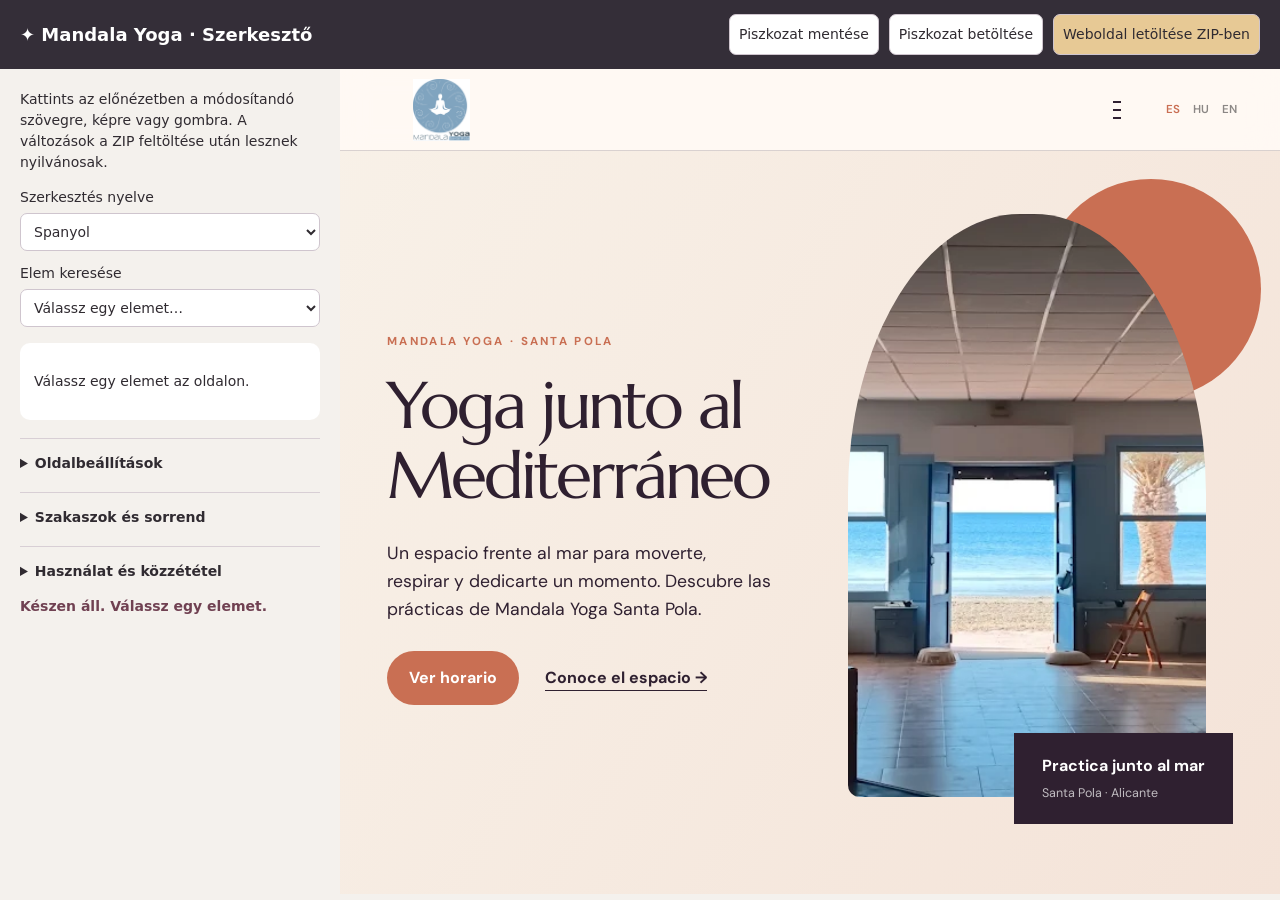
==== admin.html @ d9fb5baf "Add Mandala Yoga website and visual editor" ====
<!doctype html><html lang="hu"><meta charset="utf-8"><meta name="viewport" content="width=device-width,initial-scale=1"><meta name="robots" content="noindex,nofollow"><title>Mandala Yoga – szerkesztő</title><link rel="stylesheet" href="admin.css"><body><header><b>✦ Mandala Yoga · Szerkesztő</b><button id="draft">Piszkozat mentése</button><button id="restore">Piszkozat betöltése</button><button id="export" class="primary">Weboldal letöltése ZIP-ben</button></header><div class="layout"><aside><p class="intro">Kattints az előnézetben a módosítandó szövegre, képre vagy gombra. A változások a ZIP feltöltése után lesznek nyilvánosak.</p><label>Szerkesztés nyelve<select id="language"><option value="es">Spanyol</option><option value="hu">Magyar</option><option value="en">Angol</option></select></label><label>Elem keresése<select id="elements"><option>Válassz egy elemet…</option></select></label><div id="panel"><p>Válassz egy elemet az oldalon.</p></div><details><summary>Oldalbeállítások</summary><label>Böngészőlap címe<input id="title"></label><label>Kereső leírása<textarea id="description"></textarea></label><label>Alapértelmezett nyelv<select id="default"><option value="es">Spanyol</option><option value="hu">Magyar</option><option value="en">Angol</option></select></label><label>Fő szín<input type="color" id="color" value="#704152"></label><label>Háttérszín<input type="color" id="background" value="#fffaf5"></label></details><details><summary>Szakaszok és sorrend</summary><div id="sections"></div></details><details><summary>Használat és közzététel</summary><p>A szövegeket mindhárom nyelven külön szerkeszd. A képek, linkek, órarend időpontjai és színek közösek.</p><p>A piszkozat ezen a böngészőn és ezen a webcímen marad. Mindig tölts le ZIP-mentést is!</p><p>A ZIP tartalmát töltsd fel a GitHub-repozitórium gyökerébe, a meglévő fájlokat felülírva. A szerkesztő címe: admin.html.</p><p>Ez helyi szerkesztő, nincs bejelentkezés és közvetlen GitHub-mentés. A látogatók nem tudják vele átírni a közzétett oldaladat.</p><p>A képforrások külön tájékoztató oldalát a csomag változatlan tartalommal megőrzi.</p></details><p id="status" role="status">Betöltés…</p></aside><main><iframe id="preview" title="Szerkeszthető weboldal" src="index.html"></iframe></main></div><script src="admin.js"></script></body></html>
---- admin.css ----
*{box-sizing:border-box}body{margin:0;font:14px/1.5 system-ui;color:#302b31;background:#f4f1ed}header{padding:14px 20px;background:#342e38;color:white;display:flex;align-items:center;gap:10px;flex-wrap:wrap}header b{margin-right:auto;font-size:18px}button,select,input,textarea{font:inherit;border:1px solid #cfc5ce;border-radius:7px;padding:9px;background:white;color:#302b31}button{cursor:pointer}button:hover{background:#f0e7ed}.primary{background:#e7c995}.layout{display:grid;grid-template-columns:340px 1fr;height:calc(100vh - 75px)}aside{padding:20px;overflow:auto}main{min-width:0}iframe{width:100%;height:100%;border:0;background:white}label{display:block;margin:12px 0}input,textarea,select{display:block;width:100%;margin-top:5px}textarea{min-height:100px;resize:vertical}input[type=color]{height:42px}details{border-top:1px solid #d8cfd5;margin-top:18px;padding-top:14px}summary{font-weight:650;cursor:pointer}.intro{margin-top:0}#panel{background:white;padding:14px;border-radius:10px;margin-top:16px}#status{color:#704152;font-weight:600}.section-row{display:flex;align-items:center;gap:4px;margin:8px 0}.section-row span{flex:1}.section-row input{width:auto}small{color:#6e6670}button:disabled{opacity:.5}@media(max-width:800px){.layout{grid-template-columns:1fr;height:auto}aside{max-height:55vh}main{height:75vh}header b{width:100%}}
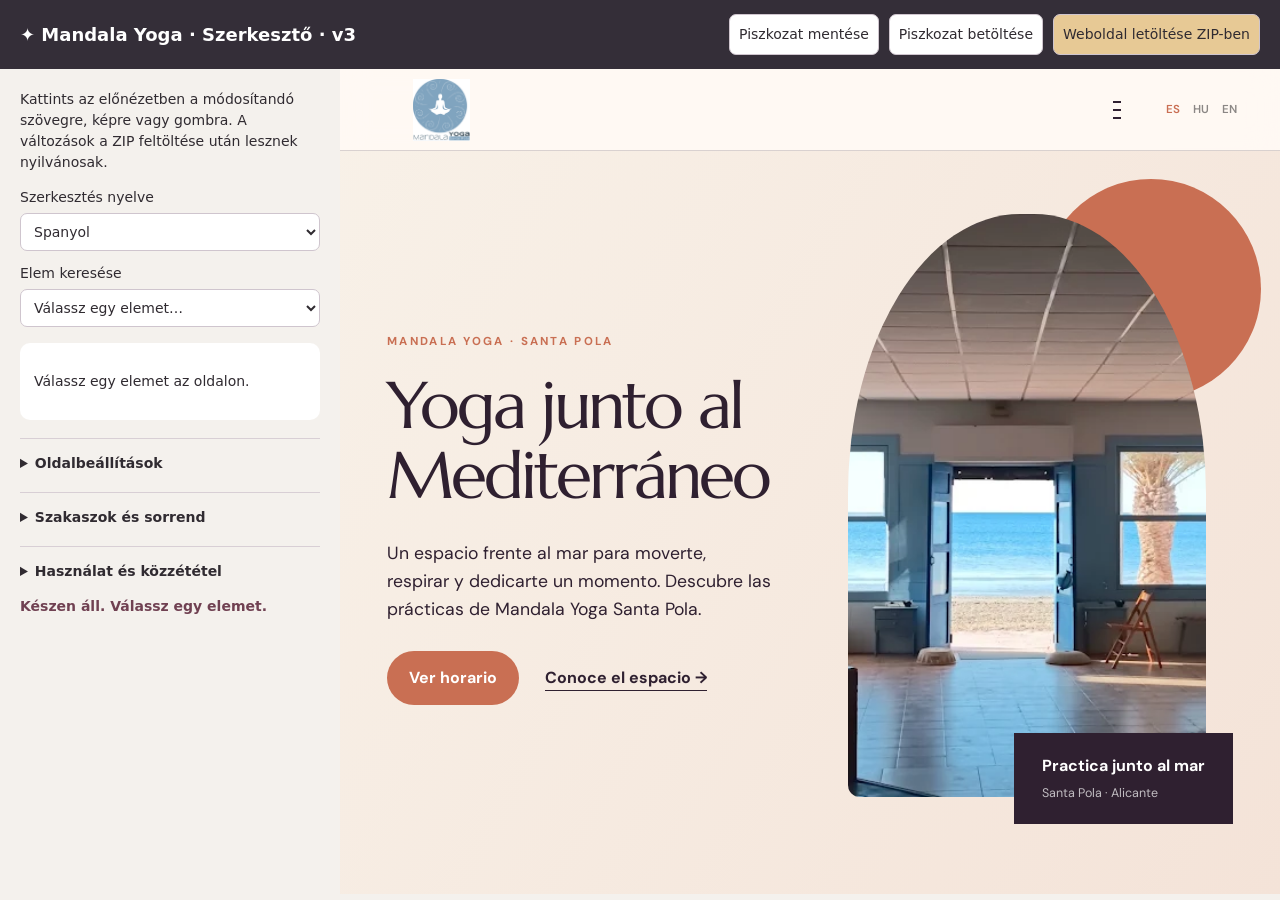
==== commit 40e44c9b: "Add files via upload" ====
--- a/admin.html
+++ b/admin.html
@@ -1 +1 @@
-<!doctype html><html lang="hu"><meta charset="utf-8"><meta name="viewport" content="width=device-width,initial-scale=1"><meta name="robots" content="noindex,nofollow"><title>Mandala Yoga – szerkesztő</title><link rel="stylesheet" href="admin.css"><body><header><b>✦ Mandala Yoga · Szerkesztő</b><button id="draft">Piszkozat mentése</button><button id="restore">Piszkozat betöltése</button><button id="export" class="primary">Weboldal letöltése ZIP-ben</button></header><div class="layout"><aside><p class="intro">Kattints az előnézetben a módosítandó szövegre, képre vagy gombra. A változások a ZIP feltöltése után lesznek nyilvánosak.</p><label>Szerkesztés nyelve<select id="language"><option value="es">Spanyol</option><option value="hu">Magyar</option><option value="en">Angol</option></select></label><label>Elem keresése<select id="elements"><option>Válassz egy elemet…</option></select></label><div id="panel"><p>Válassz egy elemet az oldalon.</p></div><details><summary>Oldalbeállítások</summary><label>Böngészőlap címe<input id="title"></label><label>Kereső leírása<textarea id="description"></textarea></label><label>Alapértelmezett nyelv<select id="default"><option value="es">Spanyol</option><option value="hu">Magyar</option><option value="en">Angol</option></select></label><label>Fő szín<input type="color" id="color" value="#704152"></label><label>Háttérszín<input type="color" id="background" value="#fffaf5"></label></details><details><summary>Szakaszok és sorrend</summary><div id="sections"></div></details><details><summary>Használat és közzététel</summary><p>A szövegeket mindhárom nyelven külön szerkeszd. A képek, linkek, órarend időpontjai és színek közösek.</p><p>A piszkozat ezen a böngészőn és ezen a webcímen marad. Mindig tölts le ZIP-mentést is!</p><p>A ZIP tartalmát töltsd fel a GitHub-repozitórium gyökerébe, a meglévő fájlokat felülírva. A szerkesztő címe: admin.html.</p><p>Ez helyi szerkesztő, nincs bejelentkezés és közvetlen GitHub-mentés. A látogatók nem tudják vele átírni a közzétett oldaladat.</p><p>A képforrások külön tájékoztató oldalát a csomag változatlan tartalommal megőrzi.</p></details><p id="status" role="status">Betöltés…</p></aside><main><iframe id="preview" title="Szerkeszthető weboldal" src="index.html"></iframe></main></div><script src="admin.js"></script></body></html>+<!doctype html><html lang="hu"><meta charset="utf-8"><meta name="viewport" content="width=device-width,initial-scale=1"><meta name="robots" content="noindex,nofollow"><title>Mandala Yoga – szerkesztő</title><link rel="stylesheet" href="admin.css"><body><header><b>✦ Mandala Yoga · Szerkesztő · v3</b><button id="draft">Piszkozat mentése</button><button id="restore">Piszkozat betöltése</button><button id="export" class="primary">Weboldal letöltése ZIP-ben</button></header><div class="layout"><aside><p class="intro">Kattints az előnézetben a módosítandó szövegre, képre vagy gombra. A változások a ZIP feltöltése után lesznek nyilvánosak.</p><label>Szerkesztés nyelve<select id="language"><option value="es">Spanyol</option><option value="hu">Magyar</option><option value="en">Angol</option></select></label><label>Elem keresése<select id="elements"><option>Válassz egy elemet…</option></select></label><div id="panel"><p>Válassz egy elemet az oldalon.</p></div><details><summary>Oldalbeállítások</summary><label>Böngészőlap címe<input id="title"></label><label>Kereső leírása<textarea id="description"></textarea></label><label>Alapértelmezett nyelv<select id="default"><option value="es">Spanyol</option><option value="hu">Magyar</option><option value="en">Angol</option></select></label><label>Fő szín<input type="color" id="color" value="#704152"></label><label>Háttérszín<input type="color" id="background" value="#fffaf5"></label></details><details><summary>Szakaszok és sorrend</summary><div id="sections"></div></details><details><summary>Használat és közzététel</summary><p>A szövegeket mindhárom nyelven külön szerkeszd. A képek, linkek, órarend időpontjai és színek közösek.</p><p>A piszkozat ezen a böngészőn és ezen a webcímen marad. Mindig tölts le ZIP-mentést is!</p><p>A ZIP tartalmát töltsd fel a GitHub-repozitórium gyökerébe, a meglévő fájlokat felülírva. A szerkesztő címe: admin.html.</p><p>Ez helyi szerkesztő, nincs bejelentkezés és közvetlen GitHub-mentés. A látogatók nem tudják vele átírni a közzétett oldaladat.</p><p>A képforrások külön tájékoztató oldalát a csomag változatlan tartalommal megőrzi.</p></details><p id="status" role="status">Betöltés…</p></aside><main><iframe sandbox="allow-same-origin" id="preview" title="Szerkeszthető weboldal" src="index.html"></iframe></main></div><script src="admin.js?v=3"></script></body></html>
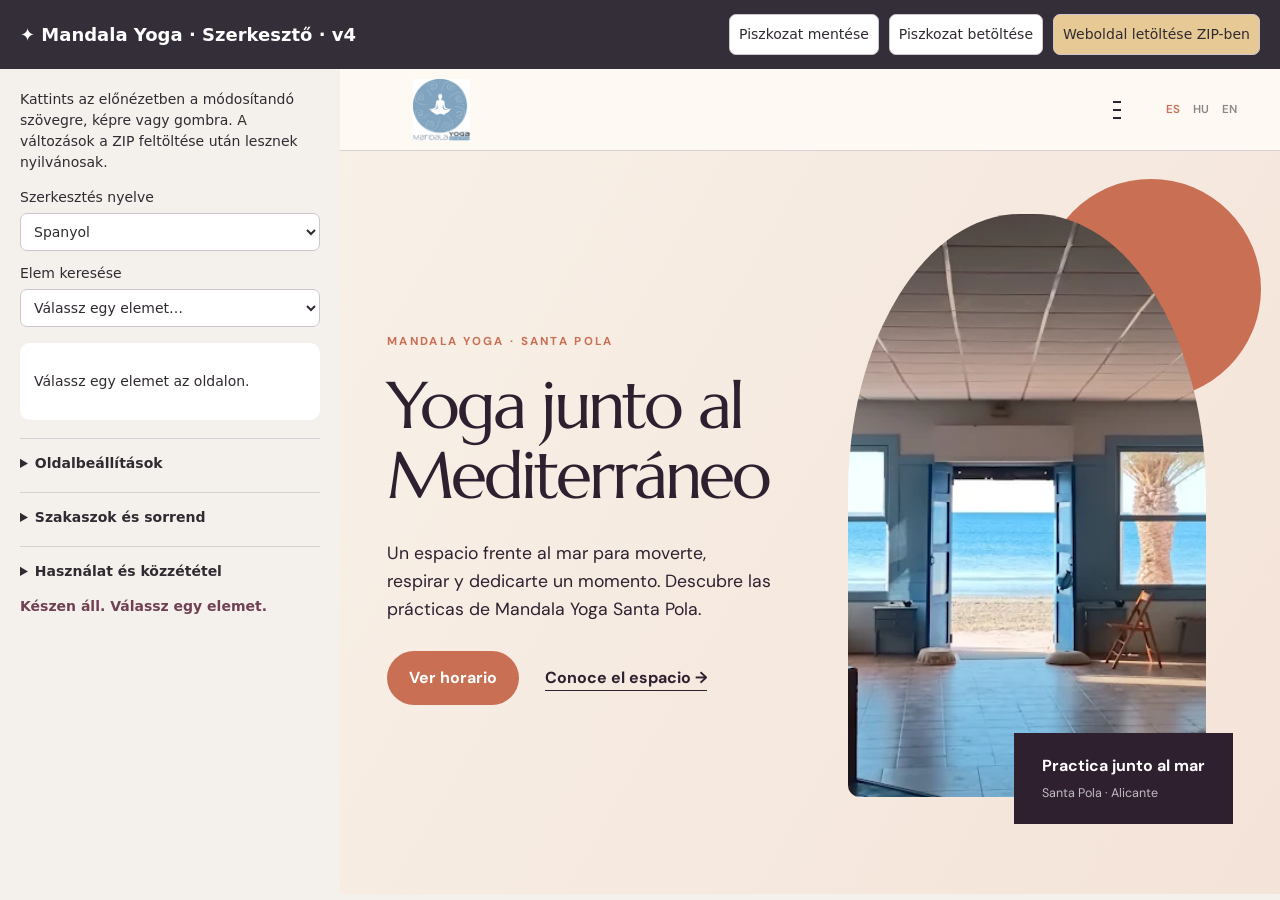
==== commit 66188ce9: "Publish official website and SEO settings" ====
--- a/admin.html
+++ b/admin.html
@@ -1 +1 @@
-<!doctype html><html lang="hu"><meta charset="utf-8"><meta name="viewport" content="width=device-width,initial-scale=1"><meta name="robots" content="noindex,nofollow"><title>Mandala Yoga – szerkesztő</title><link rel="stylesheet" href="admin.css"><body><header><b>✦ Mandala Yoga · Szerkesztő · v3</b><button id="draft">Piszkozat mentése</button><button id="restore">Piszkozat betöltése</button><button id="export" class="primary">Weboldal letöltése ZIP-ben</button></header><div class="layout"><aside><p class="intro">Kattints az előnézetben a módosítandó szövegre, képre vagy gombra. A változások a ZIP feltöltése után lesznek nyilvánosak.</p><label>Szerkesztés nyelve<select id="language"><option value="es">Spanyol</option><option value="hu">Magyar</option><option value="en">Angol</option></select></label><label>Elem keresése<select id="elements"><option>Válassz egy elemet…</option></select></label><div id="panel"><p>Válassz egy elemet az oldalon.</p></div><details><summary>Oldalbeállítások</summary><label>Böngészőlap címe<input id="title"></label><label>Kereső leírása<textarea id="description"></textarea></label><label>Alapértelmezett nyelv<select id="default"><option value="es">Spanyol</option><option value="hu">Magyar</option><option value="en">Angol</option></select></label><label>Fő szín<input type="color" id="color" value="#704152"></label><label>Háttérszín<input type="color" id="background" value="#fffaf5"></label></details><details><summary>Szakaszok és sorrend</summary><div id="sections"></div></details><details><summary>Használat és közzététel</summary><p>A szövegeket mindhárom nyelven külön szerkeszd. A képek, linkek, órarend időpontjai és színek közösek.</p><p>A piszkozat ezen a böngészőn és ezen a webcímen marad. Mindig tölts le ZIP-mentést is!</p><p>A ZIP tartalmát töltsd fel a GitHub-repozitórium gyökerébe, a meglévő fájlokat felülírva. A szerkesztő címe: admin.html.</p><p>Ez helyi szerkesztő, nincs bejelentkezés és közvetlen GitHub-mentés. A látogatók nem tudják vele átírni a közzétett oldaladat.</p><p>A képforrások külön tájékoztató oldalát a csomag változatlan tartalommal megőrzi.</p></details><p id="status" role="status">Betöltés…</p></aside><main><iframe sandbox="allow-same-origin" id="preview" title="Szerkeszthető weboldal" src="index.html"></iframe></main></div><script src="admin.js?v=3"></script></body></html>+<!doctype html><html lang="hu"><meta charset="utf-8"><meta name="viewport" content="width=device-width,initial-scale=1"><meta name="robots" content="noindex,nofollow"><title>Mandala Yoga – szerkesztő</title><link rel="stylesheet" href="admin.css"><body><header><b>✦ Mandala Yoga · Szerkesztő · v4</b><button id="draft">Piszkozat mentése</button><button id="restore">Piszkozat betöltése</button><button id="export" class="primary">Weboldal letöltése ZIP-ben</button></header><div class="layout"><aside><p class="intro">Kattints az előnézetben a módosítandó szövegre, képre vagy gombra. A változások a ZIP feltöltése után lesznek nyilvánosak.</p><label>Szerkesztés nyelve<select id="language"><option value="es">Spanyol</option><option value="hu">Magyar</option><option value="en">Angol</option></select></label><label>Elem keresése<select id="elements"><option>Válassz egy elemet…</option></select></label><div id="panel"><p>Válassz egy elemet az oldalon.</p></div><details><summary>Oldalbeállítások</summary><label>Böngészőlap címe<input id="title"></label><label>Kereső leírása<textarea id="description"></textarea></label><label>Alapértelmezett nyelv<select id="default"><option value="es">Spanyol</option><option value="hu">Magyar</option><option value="en">Angol</option></select></label><label>Fő szín<input type="color" id="color" value="#704152"></label><label>Háttérszín<input type="color" id="background" value="#fffaf5"></label></details><details><summary>Szakaszok és sorrend</summary><div id="sections"></div></details><details><summary>Használat és közzététel</summary><p>A szövegeket mindhárom nyelven külön szerkeszd. A képek, linkek, órarend időpontjai és színek közösek.</p><p>A piszkozat ezen a böngészőn és ezen a webcímen marad. Mindig tölts le ZIP-mentést is!</p><p>A ZIP tartalmát töltsd fel a GitHub-repozitórium gyökerébe, a meglévő fájlokat felülírva. A szerkesztő címe: admin.html.</p><p>Ez helyi szerkesztő, nincs bejelentkezés és közvetlen GitHub-mentés. A látogatók nem tudják vele átírni a közzétett oldaladat.</p><p>A képforrások külön tájékoztató oldalát a csomag változatlan tartalommal megőrzi.</p></details><p id="status" role="status">Betöltés…</p></aside><main><iframe sandbox="allow-same-origin" id="preview" title="Szerkeszthető weboldal" src="index.html"></iframe></main></div><script src="admin.js?v=4"></script></body></html>
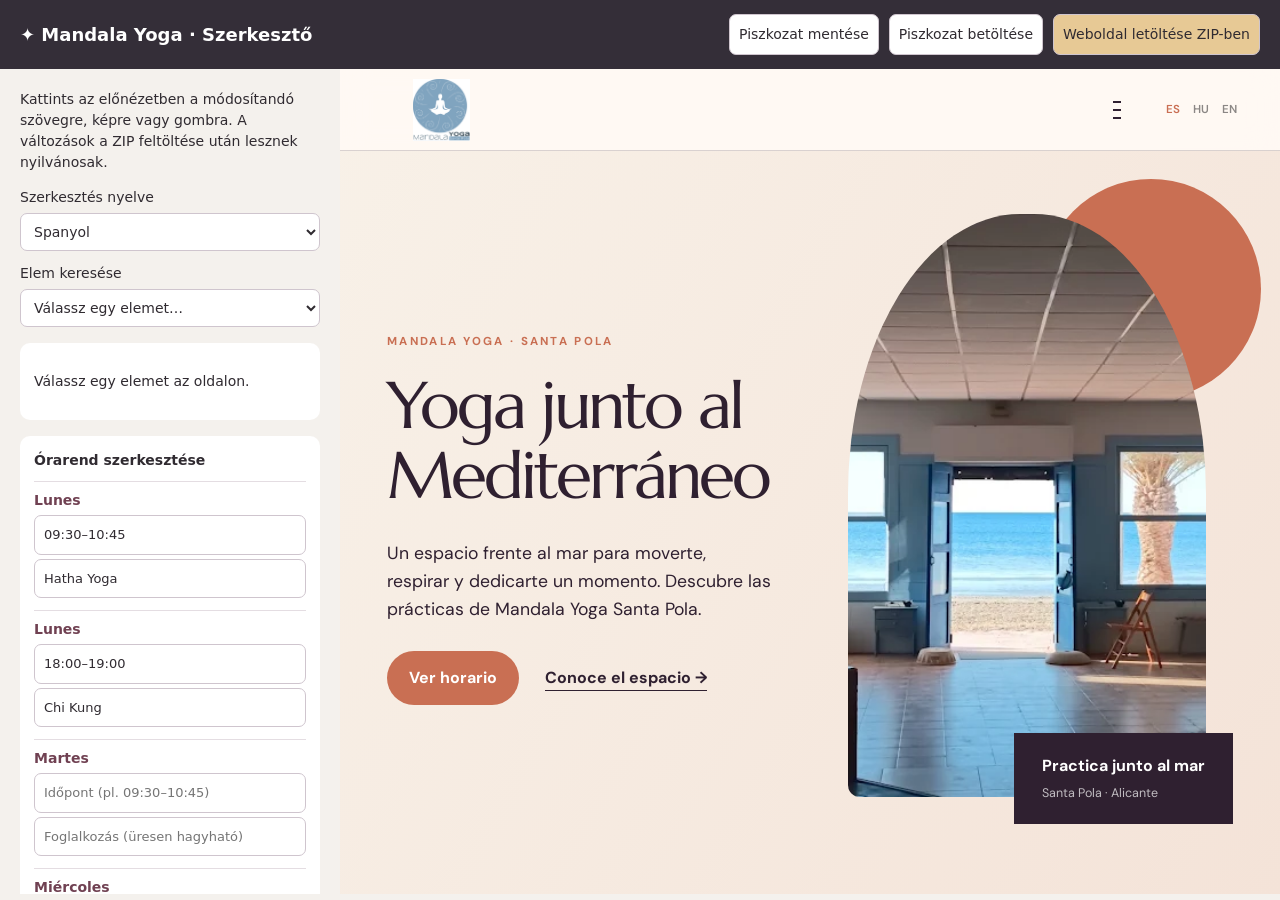
==== commit 1343d93f: "Add files via upload" ====
--- a/admin.html
+++ b/admin.html
@@ -1 +1 @@
-<!doctype html><html lang="hu"><meta charset="utf-8"><meta name="viewport" content="width=device-width,initial-scale=1"><meta name="robots" content="noindex,nofollow"><title>Mandala Yoga – szerkesztő</title><link rel="stylesheet" href="admin.css"><body><header><b>✦ Mandala Yoga · Szerkesztő · v4</b><button id="draft">Piszkozat mentése</button><button id="restore">Piszkozat betöltése</button><button id="export" class="primary">Weboldal letöltése ZIP-ben</button></header><div class="layout"><aside><p class="intro">Kattints az előnézetben a módosítandó szövegre, képre vagy gombra. A változások a ZIP feltöltése után lesznek nyilvánosak.</p><label>Szerkesztés nyelve<select id="language"><option value="es">Spanyol</option><option value="hu">Magyar</option><option value="en">Angol</option></select></label><label>Elem keresése<select id="elements"><option>Válassz egy elemet…</option></select></label><div id="panel"><p>Válassz egy elemet az oldalon.</p></div><details><summary>Oldalbeállítások</summary><label>Böngészőlap címe<input id="title"></label><label>Kereső leírása<textarea id="description"></textarea></label><label>Alapértelmezett nyelv<select id="default"><option value="es">Spanyol</option><option value="hu">Magyar</option><option value="en">Angol</option></select></label><label>Fő szín<input type="color" id="color" value="#704152"></label><label>Háttérszín<input type="color" id="background" value="#fffaf5"></label></details><details><summary>Szakaszok és sorrend</summary><div id="sections"></div></details><details><summary>Használat és közzététel</summary><p>A szövegeket mindhárom nyelven külön szerkeszd. A képek, linkek, órarend időpontjai és színek közösek.</p><p>A piszkozat ezen a böngészőn és ezen a webcímen marad. Mindig tölts le ZIP-mentést is!</p><p>A ZIP tartalmát töltsd fel a GitHub-repozitórium gyökerébe, a meglévő fájlokat felülírva. A szerkesztő címe: admin.html.</p><p>Ez helyi szerkesztő, nincs bejelentkezés és közvetlen GitHub-mentés. A látogatók nem tudják vele átírni a közzétett oldaladat.</p><p>A képforrások külön tájékoztató oldalát a csomag változatlan tartalommal megőrzi.</p></details><p id="status" role="status">Betöltés…</p></aside><main><iframe sandbox="allow-same-origin" id="preview" title="Szerkeszthető weboldal" src="index.html"></iframe></main></div><script src="admin.js?v=4"></script></body></html>+<!doctype html><html lang="hu"><meta charset="utf-8"><meta name="viewport" content="width=device-width,initial-scale=1"><meta name="robots" content="noindex,nofollow"><title>Mandala Yoga – szerkesztő</title><link rel="stylesheet" href="admin.css"><body><header><b>✦ Mandala Yoga · Szerkesztő</b><button id="draft">Piszkozat mentése</button><button id="restore">Piszkozat betöltése</button><button id="export" class="primary">Weboldal letöltése ZIP-ben</button></header><div class="layout"><aside><p class="intro">Kattints az előnézetben a módosítandó szövegre, képre vagy gombra. A változások a ZIP feltöltése után lesznek nyilvánosak.</p><label>Szerkesztés nyelve<select id="language"><option value="es">Spanyol</option><option value="hu">Magyar</option><option value="en">Angol</option></select></label><label>Elem keresése<select id="elements"><option>Válassz egy elemet…</option></select></label><div id="panel"><p>Válassz egy elemet az oldalon.</p></div><details><summary>Oldalbeállítások</summary><label>Böngészőlap címe<input id="title"></label><label>Kereső leírása<textarea id="description"></textarea></label><label>Alapértelmezett nyelv<select id="default"><option value="es">Spanyol</option><option value="hu">Magyar</option><option value="en">Angol</option></select></label><label>Fő szín<input type="color" id="color" value="#704152"></label><label>Háttérszín<input type="color" id="background" value="#fffaf5"></label></details><details><summary>Szakaszok és sorrend</summary><div id="sections"></div></details><details><summary>Használat és közzététel</summary><p>A szövegeket mindhárom nyelven külön szerkeszd. A képek, linkek, órarend időpontjai és színek közösek.</p><p>A piszkozat ezen a böngészőn és ezen a webcímen marad. Mindig tölts le ZIP-mentést is!</p><p>A ZIP tartalmát töltsd fel a GitHub-repozitórium gyökerébe, a meglévő fájlokat felülírva. A szerkesztő címe: admin.html.</p><p>Ez helyi szerkesztő, nincs bejelentkezés és közvetlen GitHub-mentés. A látogatók nem tudják vele átírni a közzétett oldaladat.</p><p>A képforrások külön tájékoztató oldalát a csomag változatlan tartalommal megőrzi.</p></details><p id="status" role="status">Betöltés…</p></aside><main><iframe id="preview" title="Szerkeszthető weboldal" src="index.html"></iframe></main></div><script src="admin.js"></script></body></html>
--- a/admin.css
+++ b/admin.css
@@ -1 +1,2 @@
-*{box-sizing:border-box}body{margin:0;font:14px/1.5 system-ui;color:#302b31;background:#f4f1ed}header{padding:14px 20px;background:#342e38;color:white;display:flex;align-items:center;gap:10px;flex-wrap:wrap}header b{margin-right:auto;font-size:18px}button,select,input,textarea{font:inherit;border:1px solid #cfc5ce;border-radius:7px;padding:9px;background:white;color:#302b31}button{cursor:pointer}button:hover{background:#f0e7ed}.primary{background:#e7c995}.layout{display:grid;grid-template-columns:340px 1fr;height:calc(100vh - 75px)}aside{padding:20px;overflow:auto}main{min-width:0}iframe{width:100%;height:100%;border:0;background:white}label{display:block;margin:12px 0}input,textarea,select{display:block;width:100%;margin-top:5px}textarea{min-height:100px;resize:vertical}input[type=color]{height:42px}details{border-top:1px solid #d8cfd5;margin-top:18px;padding-top:14px}summary{font-weight:650;cursor:pointer}.intro{margin-top:0}#panel{background:white;padding:14px;border-radius:10px;margin-top:16px}#status{color:#704152;font-weight:600}.section-row{display:flex;align-items:center;gap:4px;margin:8px 0}.section-row span{flex:1}.section-row input{width:auto}small{color:#6e6670}button:disabled{opacity:.5}@media(max-width:800px){.layout{grid-template-columns:1fr;height:auto}aside{max-height:55vh}main{height:75vh}header b{width:100%}}+*{box-sizing:border-box}body{margin:0;font:14px/1.5 system-ui;color:#302b31;background:#f4f1ed}header{padding:14px 20px;background:#342e38;color:white;display:flex;align-items:center;gap:10px;flex-wrap:wrap}header b{margin-right:auto;font-size:18px}button,select,input,textarea{font:inherit;border:1px solid #cfc5ce;border-radius:7px;padding:9px;background:white;color:#302b31}button{cursor:pointer}button:hover{background:#f0e7ed}.primary{background:#e7c995}.layout{display:grid;grid-template-columns:340px 1fr;height:calc(100vh - 75px)}aside{padding:20px;overflow:auto}main{min-width:0}iframe{width:100%;height:100%;border:0;background:white}label{display:block;margin:12px 0}input,textarea,select{display:block;width:100%;margin-top:5px}textarea{min-height:100px;resize:vertical}input[type=color]{height:42px}details{border-top:1px solid #d8cfd5;margin-top:18px;padding-top:14px}summary{font-weight:650;cursor:pointer}.intro{margin-top:0}#panel{background:white;padding:14px;border-radius:10px;margin-top:16px}#status{color:#704152;font-weight:600}.section-row{display:flex;align-items:center;gap:4px;margin:8px 0}.section-row span{flex:1}.section-row input{width:auto}small{color:#6e6670}button:disabled{opacity:.5}@media(max-width:800px){.layout{grid-template-columns:1fr;height:auto}aside{max-height:55vh}main{height:75vh}header b{width:100%}}
+.schedule-editor{background:#fff;padding:14px;border-radius:10px;margin-top:16px}.schedule-editor>b{display:block;margin-bottom:10px}.schedule-edit-row{border-top:1px solid #e4dde2;padding:8px 0}.schedule-edit-day{font-weight:650;color:#704152;margin-bottom:4px}.schedule-edit-row input{margin:4px 0;font-size:13px}.schedule-editor small{display:block;margin-top:8px}
